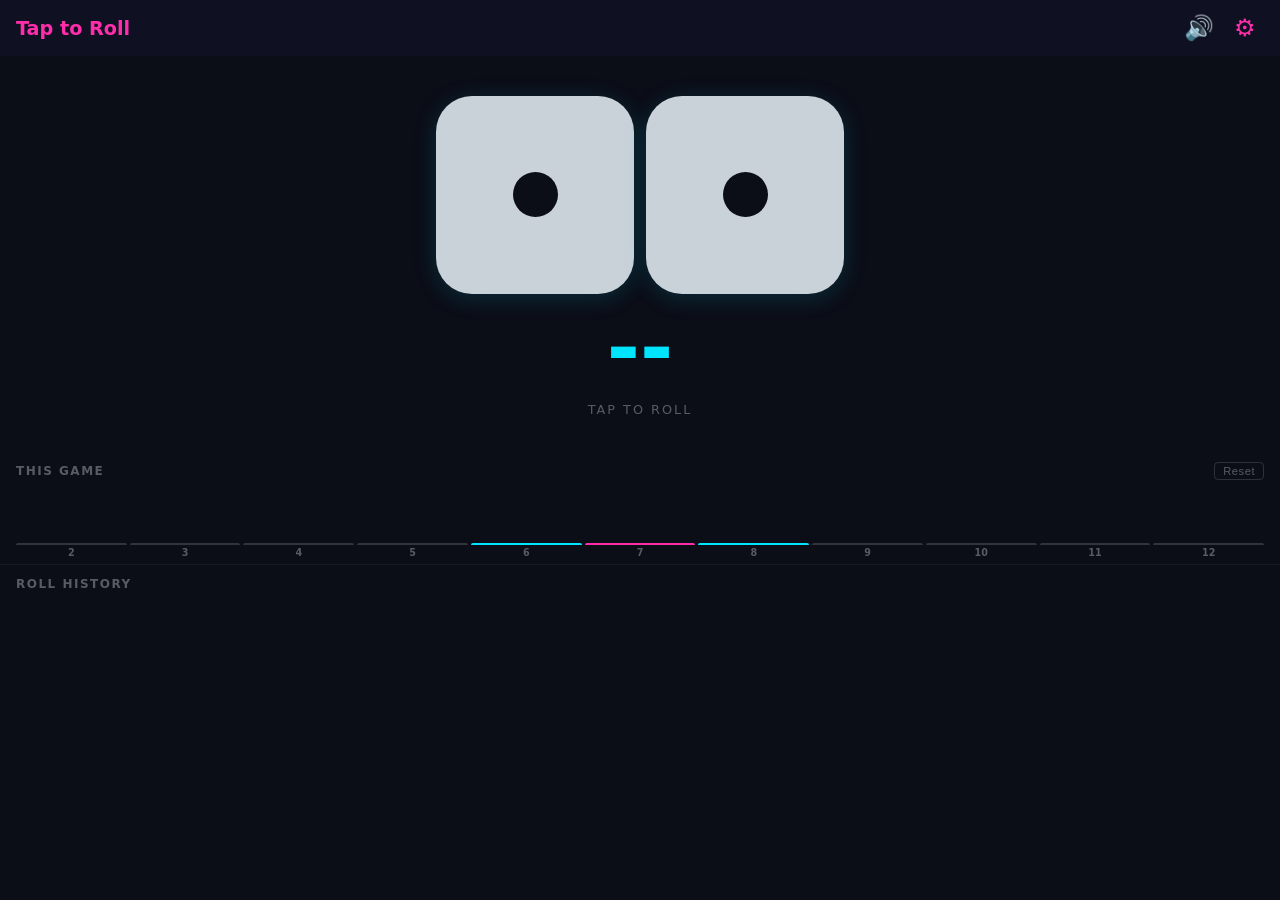
==== index.html @ a025861d "Stable version - fully working Catan dice roller - Dark/light theme with custom colour palette - 2-6" ====
<!DOCTYPE html>
<html lang="en">
<head>
  <meta charset="UTF-8">
  <meta name="viewport" content="width=device-width, initial-scale=1.0">
  <meta name="theme-color" content="#2D5A27">
  <meta name="apple-mobile-web-app-capable" content="yes">
  <meta name="apple-mobile-web-app-status-bar-style" content="black-translucent">
  <meta name="apple-mobile-web-app-title" content="Catan Dice">
  <link rel="manifest" href="manifest.json">
  <link rel="apple-touch-icon" href="icons/icon.svg">
  <title>Catan Dice Roller</title>
  <link rel="stylesheet" href="style.css">
</head>
<body>
  <div id="app">

    <header>
      <div id="player-display">Tap to Roll</div>
      <div class="header-btns">
        <button id="pause-btn" class="hidden" aria-label="Pause">&#9646;&#9646;</button>
        <button id="mute-btn" aria-label="Mute">🔊</button>
        <button id="settings-btn" aria-label="Settings">&#9881;</button>
      </div>
    </header>

    <div id="roll-area">
      <div id="dice-container"></div>

      <div id="roll-result">
        <div id="roll-sum">--</div>
        <div id="robber-label" class="hidden">ROBBER!</div>
      </div>

      <div id="tap-hint">Tap to Roll</div>
    </div>

    <div id="timer-bar-container" class="hidden">
      <div id="timer-bar"></div>
    </div>

    <button id="resume-btn" class="hidden">&#9654; Resume Auto-Roll</button>

    <div id="stats-panel">
      <div class="stats-header">
        <h2>This Game</h2>
        <button id="reset-stats-btn">Reset</button>
      </div>
      <div id="stats-chart"></div>
    </div>

    <div id="history-panel">
      <h2>Roll History</h2>
      <ol id="history-list"></ol>
    </div>

  </div>

  <!-- Settings Panel -->
  <div id="settings-overlay" class="hidden">
    <div id="settings-panel">
      <div class="settings-header">
        <h2>Settings</h2>
        <button id="close-settings">&#10005;</button>
      </div>

      <div class="settings-body">
      <div class="setting-row">
        <label for="theme-btn">Theme</label>
        <button id="theme-btn">🌙 Dark</button>
      </div>

      <div class="setting-row">
        <label for="dice-count">Number of Dice</label>
        <select id="dice-count">
          <option value="1">1</option>
          <option value="2" selected>2</option>
          <option value="3">3</option>
          <option value="4">4</option>
          <option value="5">5</option>
        </select>
      </div>

      <div class="setting-row">
        <label for="die-sides">Die Type</label>
        <select id="die-sides">
          <option value="4">d4</option>
          <option value="6" selected>d6</option>
          <option value="8">d8</option>
          <option value="10">d10</option>
          <option value="12">d12</option>
          <option value="20">d20</option>
        </select>
      </div>

      <div class="setting-row">
        <label for="player-count">Number of Players</label>
        <select id="player-count">
          <option value="1">1</option>
          <option value="2">2</option>
          <option value="3">3</option>
          <option value="4" selected>4</option>
          <option value="5">5</option>
          <option value="6">6</option>
        </select>
      </div>

      <div id="player-names-section" class="hidden">
        <div class="setting-section-label">Player Names</div>
        <div id="player-name-inputs"></div>
      </div>

      <div class="setting-row">
        <label for="auto-roll-toggle">Auto-Roll</label>
        <input type="checkbox" id="auto-roll-toggle">
      </div>

      <div class="setting-row" id="interval-row">
        <label for="roll-interval">Seconds Between Rolls</label>
        <input type="number" id="roll-interval" min="5" max="300" value="30">
      </div>

      <div class="setting-row" id="pause-row">
        <label for="pause-on-robber">Pause on Robber</label>
        <input type="checkbox" id="pause-on-robber" checked>
      </div>

      <div class="setting-row" id="announce-name-row">
        <label for="announce-name-toggle">Say Name Every Roll</label>
        <input type="checkbox" id="announce-name-toggle" checked>
      </div>

      <div class="setting-row">
        <label for="voice-select">Voice</label>
        <div class="voice-controls">
          <select id="voice-select"><option value="">Default</option></select>
          <button id="voice-test-btn">Test</button>
        </div>
      </div>

      <button id="install-btn" class="hidden">Install App</button>
      </div><!-- end settings-body -->
    </div>
  </div>

  <script src="app.js"></script>
</body>
</html>
---- style.css ----
*, *::before, *::after {
  box-sizing: border-box;
  margin: 0;
  padding: 0;
}

:root {
  --red: #CC2200;

  /* Dark theme (default) */
  --bg:                #0B0D17;
  --header-bg:         #0f1122;
  --settings-bg:       #0f1122;
  --input-bg:          #161b2e;
  --text:              #C9D1D9;
  --accent:            #FF2DAA;
  --accent-fg:         #0B0D17;
  --accent-dim:        rgba(255, 45, 170, 0.15);
  --roll-color:        #00E5FF;
  --badge-color:       #7C4DFF;
  --badge-dim:         rgba(124, 77, 255, 0.2);
  --history-bg:        rgba(255, 255, 255, 0.05);
  --history-robber-bg: rgba(255, 45, 170, 0.12);
  --robber-text:       #FF2DAA;
  --hint-color:        rgba(201, 209, 217, 0.4);
  --pip-color:         #0B0D17;
  --die-bg:            #C9D1D9;
  --die-shadow:        0 4px 24px rgba(0, 229, 255, 0.15);
}

[data-theme="light"] {
  --bg:                #f5eed8;
  --header-bg:         #e2d9c0;
  --settings-bg:       #ece3ca;
  --input-bg:          #d8cfb5;
  --text:              #1e3d1b;
  --accent:            #7a5c0f;
  --accent-fg:         #f5eed8;
  --accent-dim:        rgba(122, 92, 15, 0.12);
  --roll-color:        #7a5c0f;
  --badge-color:       #5c3d8f;
  --badge-dim:         rgba(92, 61, 143, 0.12);
  --history-bg:        rgba(0, 0, 0, 0.07);
  --history-robber-bg: rgba(204, 34, 0, 0.1);
  --robber-text:       #8B2000;
  --hint-color:        rgba(30, 61, 27, 0.4);
  --pip-color:         #1a1a1a;
  --die-bg:            #ffffff;
  --die-shadow:        0 4px 16px rgba(0, 0, 0, 0.15);
}

body {
  background: var(--bg);
  color: var(--text);
  font-family: system-ui, -apple-system, sans-serif;
  height: 100dvh;
  display: flex;
  flex-direction: column;
  overflow: hidden;
  user-select: none;
  -webkit-tap-highlight-color: transparent;
  transition: background 0.25s, color 0.25s;
}

#app {
  display: flex;
  flex-direction: column;
  height: 100%;
  overflow: hidden;
}

/* Header */
header {
  display: flex;
  justify-content: space-between;
  align-items: center;
  padding: 12px 16px;
  background: var(--header-bg);
  flex-shrink: 0;
  transition: background 0.25s;
}

#player-display {
  font-size: 1.2rem;
  font-weight: 600;
  color: var(--accent);
}

.header-btns {
  display: flex;
  align-items: center;
  gap: 4px;
}

#settings-btn,
#pause-btn,
#mute-btn {
  background: none;
  border: none;
  font-size: 1.5rem;
  color: var(--accent);
  cursor: pointer;
  padding: 4px 8px;
  line-height: 1;
}

#theme-btn {
  background: var(--input-bg);
  border: 1px solid var(--accent);
  color: var(--accent);
  padding: 8px 14px;
  border-radius: 8px;
  font-size: 0.95rem;
  cursor: pointer;
  font-weight: 600;
  white-space: nowrap;
}

#pause-btn.paused {
  color: #ffaa55;
}

/* Roll Area */
#roll-area {
  flex-shrink: 0;
  display: flex;
  flex-direction: column;
  align-items: center;
  justify-content: center;
  padding: 24px 16px 20px;
  gap: 14px;
  cursor: pointer;
  min-height: 44vh;
  transition: background 0.4s;
}

#roll-area:active {
  background: rgba(255, 255, 255, 0.05);
}

#roll-area.robber {
  animation: robber-flash 0.6s ease forwards;
  background: rgba(204, 34, 0, 0.15);
}

@keyframes robber-flash {
  0%   { background: rgba(204, 34, 0, 0.7); }
  100% { background: rgba(204, 34, 0, 0.15); }
}

/* Dice */
#dice-container {
  display: flex;
  gap: 12px;
  align-items: center;
  flex-wrap: wrap;
  justify-content: center;
}

.die {
  width: var(--die-size, 22vmin);
  height: var(--die-size, 22vmin);
  background: var(--die-bg);
  border-radius: 4vmin;
  display: grid;
  grid-template-columns: 1fr 1fr 1fr;
  grid-template-rows: 1fr 1fr 1fr;
  padding: 2.5vmin;
  gap: 1vmin;
  box-shadow: var(--die-shadow);
  transition: box-shadow 0.25s;
}

.die--number {
  display: flex;
  align-items: center;
  justify-content: center;
}

.die-val {
  font-size: calc(var(--die-size, 22vmin) * 0.42);
  font-weight: 900;
  color: var(--pip-color);
  line-height: 1;
}

.die.rolling {
  animation: shake 0.5s ease;
}

@keyframes shake {
  0%   { transform: translate(0, 0) rotate(0deg); }
  15%  { transform: translate(-4px, 2px) rotate(-6deg); }
  30%  { transform: translate(4px, -3px) rotate(6deg); }
  45%  { transform: translate(-3px, 3px) rotate(-4deg); }
  60%  { transform: translate(3px, -1px) rotate(4deg); }
  75%  { transform: translate(-1px, 2px) rotate(-2deg); }
  100% { transform: translate(0, 0) rotate(0deg); }
}

.pip {
  border-radius: 50%;
  background: var(--pip-color);
  visibility: hidden;
  width: 100%;
  height: 100%;
}

/* Pip grid positions */
.p1 { grid-area: 1 / 1; }
.p2 { grid-area: 1 / 3; }
.p3 { grid-area: 2 / 1; }
.p4 { grid-area: 2 / 2; }
.p5 { grid-area: 2 / 3; }
.p6 { grid-area: 3 / 1; }
.p7 { grid-area: 3 / 3; }

/* Face definitions */
.face-1 .p4                                           { visibility: visible; }
.face-2 .p2, .face-2 .p6                             { visibility: visible; }
.face-3 .p2, .face-3 .p4, .face-3 .p6               { visibility: visible; }
.face-4 .p1, .face-4 .p2, .face-4 .p6, .face-4 .p7  { visibility: visible; }
.face-5 .p1, .face-5 .p2, .face-5 .p4,
.face-5 .p6, .face-5 .p7                             { visibility: visible; }
.face-6 .p1, .face-6 .p2, .face-6 .p3,
.face-6 .p5, .face-6 .p6, .face-6 .p7               { visibility: visible; }

/* Roll result */
#roll-result {
  text-align: center;
  line-height: 1;
}

#roll-sum {
  font-size: 5rem;
  font-weight: 900;
  color: var(--roll-color);
  line-height: 1;
}

#robber-label {
  font-size: 1.6rem;
  font-weight: 900;
  color: var(--red);
  letter-spacing: 3px;
  margin-top: 4px;
  animation: pulse-red 1s ease infinite alternate;
}

@keyframes pulse-red {
  from { opacity: 1; }
  to   { opacity: 0.6; }
}

#tap-hint {
  font-size: 0.8rem;
  color: var(--hint-color);
  letter-spacing: 2px;
  text-transform: uppercase;
}

/* Timer bar */
#timer-bar-container {
  height: 5px;
  background: rgba(255, 255, 255, 0.12);
  flex-shrink: 0;
}

#timer-bar {
  height: 100%;
  background: var(--accent);
  width: 100%;
}

/* Resume button */
#resume-btn {
  margin: 10px 16px 0;
  padding: 14px;
  background: var(--accent);
  color: var(--accent-fg);
  border: none;
  border-radius: 10px;
  font-size: 1rem;
  font-weight: 700;
  cursor: pointer;
  flex-shrink: 0;
  letter-spacing: 0.5px;
}

/* History */
#history-panel {
  flex: 1;
  overflow-y: auto;
  padding: 12px 16px 16px;
  -webkit-overflow-scrolling: touch;
}

#history-panel h2 {
  font-size: 0.75rem;
  text-transform: uppercase;
  letter-spacing: 1.5px;
  color: var(--hint-color);
  margin-bottom: 8px;
}

#history-list {
  list-style: none;
  display: flex;
  flex-direction: column;
  gap: 5px;
}

#history-list li {
  padding: 8px 12px;
  background: var(--history-bg);
  border-radius: 8px;
  font-size: 1rem;
  display: flex;
  align-items: center;
  gap: 8px;
}

#history-list li.robber-entry {
  background: var(--history-robber-bg);
  color: var(--robber-text);
}

.history-player {
  font-size: 0.7rem;
  background: var(--badge-dim);
  color: var(--badge-color);
  padding: 2px 7px;
  border-radius: 4px;
  font-weight: 700;
  flex-shrink: 0;
}

.history-sum {
  font-weight: 700;
  margin-left: auto;
  font-size: 1.1rem;
}

/* Settings overlay */
#settings-overlay {
  position: fixed;
  inset: 0;
  background: rgba(0, 0, 0, 0.65);
  display: flex;
  align-items: flex-end;
  z-index: 100;
}

#settings-panel {
  width: 100%;
  background: var(--settings-bg);
  border-radius: 20px 20px 0 0;
  padding: 0;
  display: flex;
  flex-direction: column;
  max-height: 90dvh;
  transition: background 0.25s;
}

.settings-header {
  display: flex;
  justify-content: space-between;
  align-items: center;
  padding: 20px 20px 16px;
  flex-shrink: 0;
  border-bottom: 1px solid rgba(128, 128, 128, 0.15);
}

.settings-body {
  overflow-y: auto;
  -webkit-overflow-scrolling: touch;
  padding: 16px 20px 32px;
  display: flex;
  flex-direction: column;
  gap: 20px;
}

.settings-header h2 {
  font-size: 1.2rem;
  font-weight: 700;
  color: var(--accent);
}

#close-settings {
  background: none;
  border: none;
  color: var(--text);
  font-size: 1.2rem;
  cursor: pointer;
  padding: 4px 8px;
  opacity: 0.7;
}

.setting-row {
  display: flex;
  justify-content: space-between;
  align-items: center;
  gap: 16px;
}

.setting-row label {
  font-size: 1rem;
  flex: 1;
}

.setting-row select,
.setting-row input[type="number"] {
  background: var(--input-bg);
  border: 1px solid rgba(255, 255, 255, 0.3);
  color: var(--text);
  padding: 8px 12px;
  border-radius: 8px;
  font-size: 1rem;
  width: 80px;
  text-align: center;
}

[data-theme="light"] .setting-row select,
[data-theme="light"] .setting-row input[type="number"] {
  border-color: rgba(0, 0, 0, 0.2);
}

.setting-row input[type="checkbox"] {
  width: 22px;
  height: 22px;
  cursor: pointer;
  accent-color: var(--accent);
  flex-shrink: 0;
}

.voice-controls {
  display: flex;
  gap: 8px;
  align-items: center;
}

.voice-controls select {
  background: var(--input-bg);
  border: 1px solid rgba(255, 255, 255, 0.3);
  color: var(--text);
  padding: 8px 10px;
  border-radius: 8px;
  font-size: 0.9rem;
  max-width: 160px;
}

[data-theme="light"] .voice-controls select {
  border-color: rgba(0, 0, 0, 0.2);
}

#voice-test-btn {
  background: var(--accent-dim);
  border: 1px solid var(--accent);
  color: var(--accent);
  padding: 8px 12px;
  border-radius: 8px;
  font-size: 0.9rem;
  cursor: pointer;
  white-space: nowrap;
  flex-shrink: 0;
}

#install-btn {
  padding: 14px;
  background: var(--accent);
  color: var(--accent-fg);
  border: none;
  border-radius: 10px;
  font-size: 1rem;
  font-weight: 700;
  cursor: pointer;
}

/* Stats chart */
#stats-panel {
  padding: 10px 16px 6px;
  flex-shrink: 0;
  border-bottom: 1px solid rgba(128, 128, 128, 0.1);
}

.stats-header {
  display: flex;
  justify-content: space-between;
  align-items: center;
  margin-bottom: 6px;
}

#stats-panel h2 {
  font-size: 0.75rem;
  text-transform: uppercase;
  letter-spacing: 1.5px;
  color: var(--hint-color);
}

#reset-stats-btn {
  background: none;
  border: 1px solid rgba(128, 128, 128, 0.3);
  color: var(--hint-color);
  font-size: 0.7rem;
  padding: 2px 8px;
  border-radius: 4px;
  cursor: pointer;
  letter-spacing: 0.5px;
}

#stats-chart {
  display: flex;
  gap: 3px;
  align-items: flex-end;
  height: 72px;
}

.stat-col {
  flex: 1;
  display: flex;
  flex-direction: column;
  align-items: center;
  height: 100%;
}

.stat-count {
  font-size: 0.55rem;
  color: var(--hint-color);
  height: 12px;
  line-height: 12px;
  font-weight: 600;
}

.stat-bar-wrap {
  flex: 1;
  width: 100%;
  display: flex;
  align-items: flex-end;
}

.stat-bar {
  width: 100%;
  border-radius: 3px 3px 0 0;
  min-height: 2px;
  transition: height 0.35s ease;
}

.bar-robber { background: var(--accent); }
.bar-hot    { background: var(--roll-color); }
.bar-normal { background: var(--hint-color); opacity: 0.5; }

.stat-num {
  font-size: 0.6rem;
  color: var(--hint-color);
  margin-top: 2px;
  font-weight: 700;
}

/* Player names */
.setting-section-label {
  font-size: 0.75rem;
  text-transform: uppercase;
  letter-spacing: 1.5px;
  color: var(--hint-color);
  margin-bottom: 8px;
}

#player-name-inputs {
  display: flex;
  flex-direction: column;
  gap: 6px;
}

.name-input-row {
  display: flex;
  align-items: center;
  gap: 10px;
}

.name-input-row label {
  font-size: 0.85rem;
  color: var(--accent);
  font-weight: 700;
  width: 26px;
  flex-shrink: 0;
}

.player-name-input {
  flex: 1;
  background: var(--input-bg);
  border: 1px solid rgba(255, 255, 255, 0.3);
  color: var(--text);
  padding: 7px 10px;
  border-radius: 8px;
  font-size: 0.95rem;
}

[data-theme="light"] .player-name-input {
  border-color: rgba(0, 0, 0, 0.2);
}

.hidden {
  display: none !important;
}
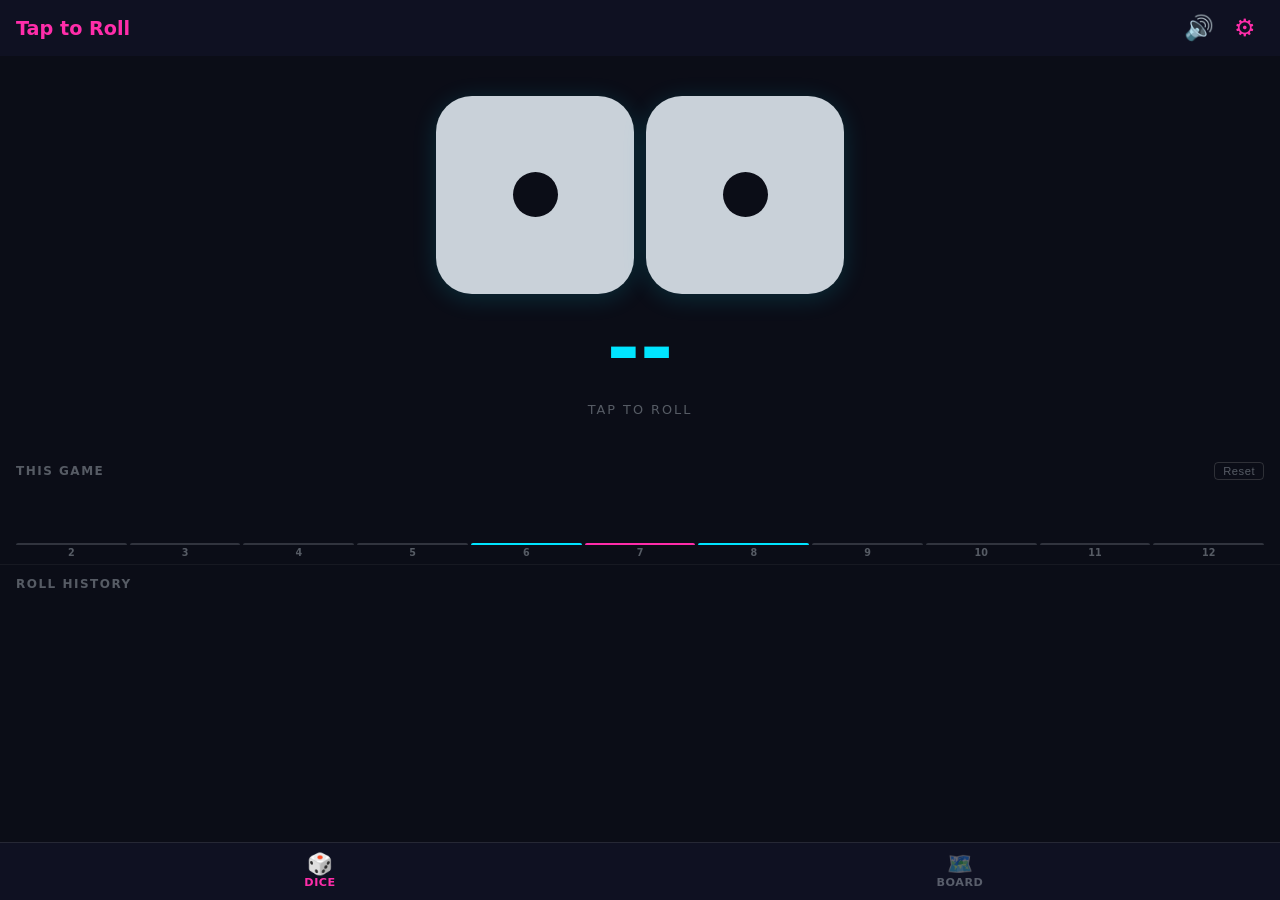
==== commit fd13ad19: "Add Catan board generator page - New board.html page with SVG hex grid, randomize button, and resour" ====
--- a/index.html
+++ b/index.html
@@ -143,6 +143,17 @@
     </div>
   </div>
 
+  <nav class="bottom-nav">
+    <a href="index.html" class="nav-tab active">
+      <span class="nav-icon">🎲</span>
+      <span class="nav-label">Dice</span>
+    </a>
+    <a href="board.html" class="nav-tab">
+      <span class="nav-icon">🗺️</span>
+      <span class="nav-label">Board</span>
+    </a>
+  </nav>
+
   <script src="app.js"></script>
 </body>
 </html>
--- a/style.css
+++ b/style.css
@@ -67,6 +67,7 @@
   flex-direction: column;
   height: 100%;
   overflow: hidden;
+  padding-bottom: 58px; /* room for bottom nav */
 }
 
 /* Header */
@@ -602,3 +603,44 @@
 .hidden {
   display: none !important;
 }
+
+/* Bottom nav */
+.bottom-nav {
+  position: fixed;
+  bottom: 0;
+  left: 0;
+  right: 0;
+  display: flex;
+  background: var(--header-bg);
+  border-top: 1px solid rgba(128, 128, 128, 0.2);
+  z-index: 50;
+  height: 58px;
+}
+
+.nav-tab {
+  flex: 1;
+  display: flex;
+  flex-direction: column;
+  align-items: center;
+  justify-content: center;
+  gap: 2px;
+  text-decoration: none;
+  color: var(--hint-color);
+  font-size: 0.7rem;
+  letter-spacing: 0.5px;
+  transition: color 0.2s;
+}
+
+.nav-tab.active {
+  color: var(--accent);
+}
+
+.nav-icon {
+  font-size: 1.3rem;
+  line-height: 1;
+}
+
+.nav-label {
+  text-transform: uppercase;
+  font-weight: 700;
+}
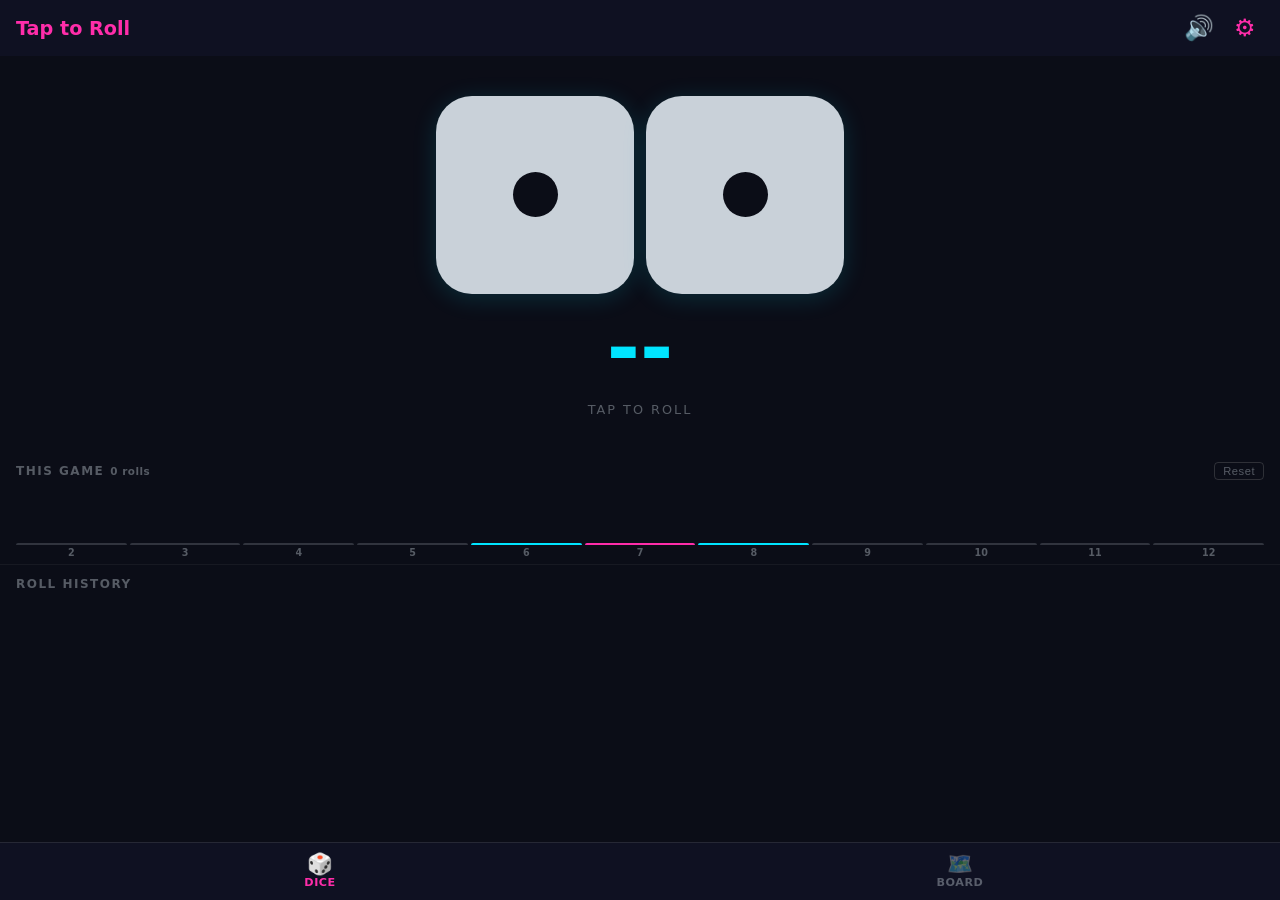
==== commit 68247931: "Add total roll counter to stats panel Co-Authored-By: Claude Sonnet 4.6 <noreply@anthropic.com>" ====
--- a/index.html
+++ b/index.html
@@ -3,12 +3,13 @@
 <head>
   <meta charset="UTF-8">
   <meta name="viewport" content="width=device-width, initial-scale=1.0">
-  <meta name="theme-color" content="#2D5A27">
+  <meta name="theme-color" content="#0B0D17">
   <meta name="apple-mobile-web-app-capable" content="yes">
   <meta name="apple-mobile-web-app-status-bar-style" content="black-translucent">
   <meta name="apple-mobile-web-app-title" content="Catan Dice">
   <link rel="manifest" href="manifest.json">
-  <link rel="apple-touch-icon" href="icons/icon.svg">
+  <link rel="icon" href="icons/icon.svg" type="image/svg+xml">
+  <link rel="apple-touch-icon" href="icons/icon-192.png">
   <title>Catan Dice Roller</title>
   <link rel="stylesheet" href="style.css">
 </head>
@@ -44,6 +45,8 @@
     <div id="stats-panel">
       <div class="stats-header">
         <h2>This Game</h2>
+        <span id="roll-counter"></span>
+        <span id="deck-progress"></span>
         <button id="reset-stats-btn">Reset</button>
       </div>
       <div id="stats-chart"></div>
@@ -138,6 +141,11 @@
         </div>
       </div>
 
+      <div class="setting-row" id="fair-roll-row">
+        <label for="fair-roll-toggle">Fair Roll <span class="setting-hint">(2d6 only)</span></label>
+        <input type="checkbox" id="fair-roll-toggle">
+      </div>
+
       <button id="install-btn" class="hidden">Install App</button>
       </div><!-- end settings-body -->
     </div>
--- a/style.css
+++ b/style.css
@@ -498,6 +498,23 @@
   color: var(--hint-color);
 }
 
+#roll-counter {
+  font-size: 0.65rem;
+  color: var(--hint-color);
+  font-weight: 600;
+  letter-spacing: 0.5px;
+  margin-left: 6px;
+}
+
+#deck-progress {
+  font-size: 0.65rem;
+  color: var(--accent);
+  font-weight: 700;
+  letter-spacing: 0.5px;
+  margin-left: auto;
+  margin-right: 8px;
+}
+
 #reset-stats-btn {
   background: none;
   border: 1px solid rgba(128, 128, 128, 0.3);
@@ -509,6 +526,11 @@
   letter-spacing: 0.5px;
 }
 
+.setting-hint {
+  font-size: 0.75rem;
+  opacity: 0.55;
+}
+
 #stats-chart {
   display: flex;
   gap: 3px;
@@ -522,6 +544,31 @@
   flex-direction: column;
   align-items: center;
   height: 100%;
+  position: relative;
+  cursor: pointer;
+}
+
+.stat-col::after {
+  content: attr(data-tooltip);
+  position: absolute;
+  bottom: calc(100% + 4px);
+  left: 50%;
+  transform: translateX(-50%);
+  background: var(--text);
+  color: var(--bg);
+  padding: 3px 7px;
+  border-radius: 5px;
+  font-size: 0.65rem;
+  white-space: nowrap;
+  pointer-events: none;
+  opacity: 0;
+  transition: opacity 0.15s;
+  z-index: 10;
+}
+
+.stat-col:hover::after,
+.stat-col.active::after {
+  opacity: 1;
 }
 
 .stat-count {
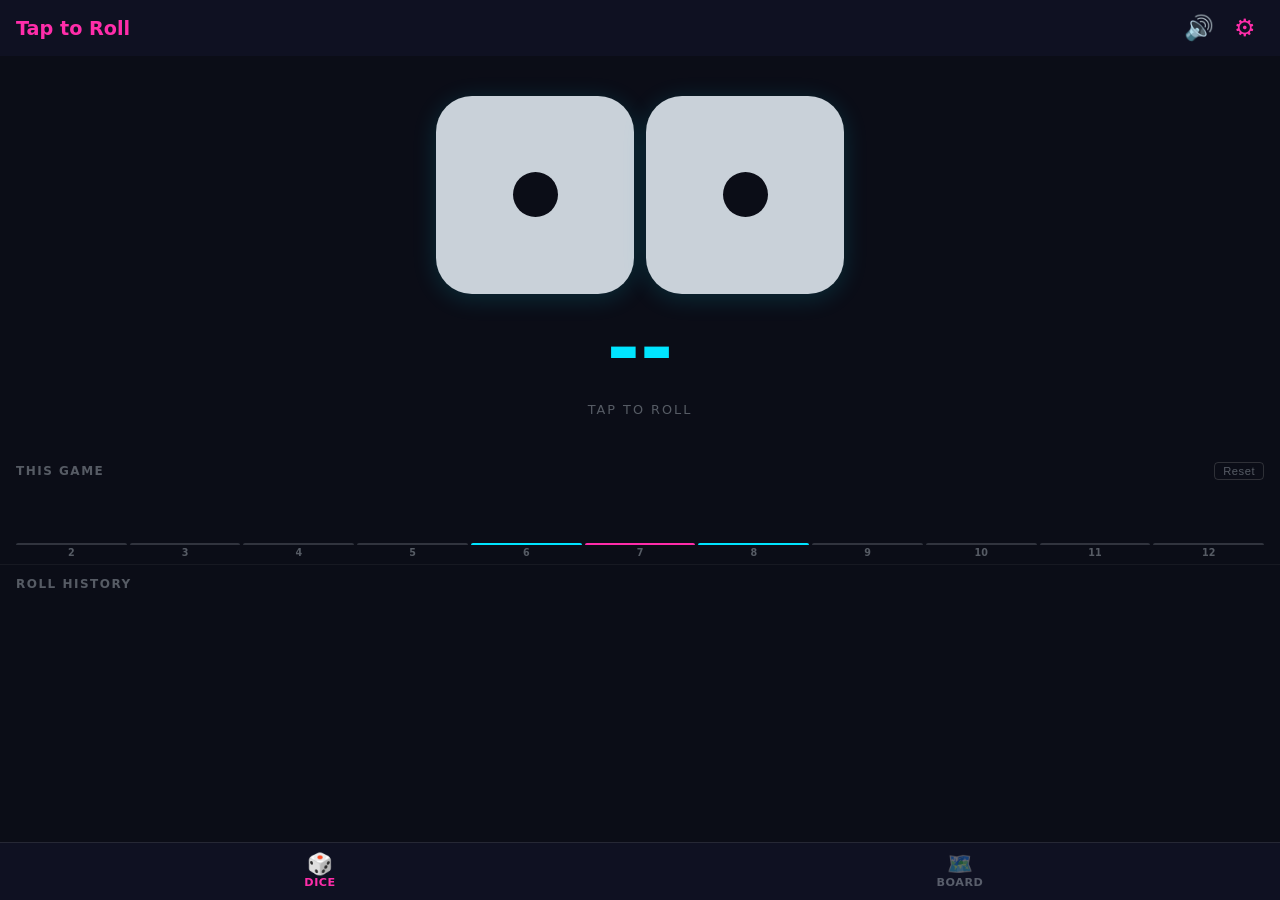
==== commit 28606268: "Move roll counter to history panel so it always shows Previously inside stats panel which hides for " ====
--- a/index.html
+++ b/index.html
@@ -45,7 +45,6 @@
     <div id="stats-panel">
       <div class="stats-header">
         <h2>This Game</h2>
-        <span id="roll-counter"></span>
         <span id="deck-progress"></span>
         <button id="reset-stats-btn">Reset</button>
       </div>
@@ -53,7 +52,10 @@
     </div>
 
     <div id="history-panel">
-      <h2>Roll History</h2>
+      <div class="history-header">
+        <h2>Roll History</h2>
+        <span id="roll-counter"></span>
+      </div>
       <ol id="history-list"></ol>
     </div>
 
--- a/style.css
+++ b/style.css
@@ -296,12 +296,25 @@
   -webkit-overflow-scrolling: touch;
 }
 
+.history-header {
+  display: flex;
+  justify-content: space-between;
+  align-items: center;
+  margin-bottom: 8px;
+}
+
 #history-panel h2 {
   font-size: 0.75rem;
   text-transform: uppercase;
   letter-spacing: 1.5px;
   color: var(--hint-color);
-  margin-bottom: 8px;
+}
+
+#roll-counter {
+  font-size: 0.65rem;
+  color: var(--hint-color);
+  font-weight: 600;
+  letter-spacing: 0.5px;
 }
 
 #history-list {
@@ -496,14 +509,6 @@
   text-transform: uppercase;
   letter-spacing: 1.5px;
   color: var(--hint-color);
-}
-
-#roll-counter {
-  font-size: 0.65rem;
-  color: var(--hint-color);
-  font-weight: 600;
-  letter-spacing: 0.5px;
-  margin-left: 6px;
 }
 
 #deck-progress {
